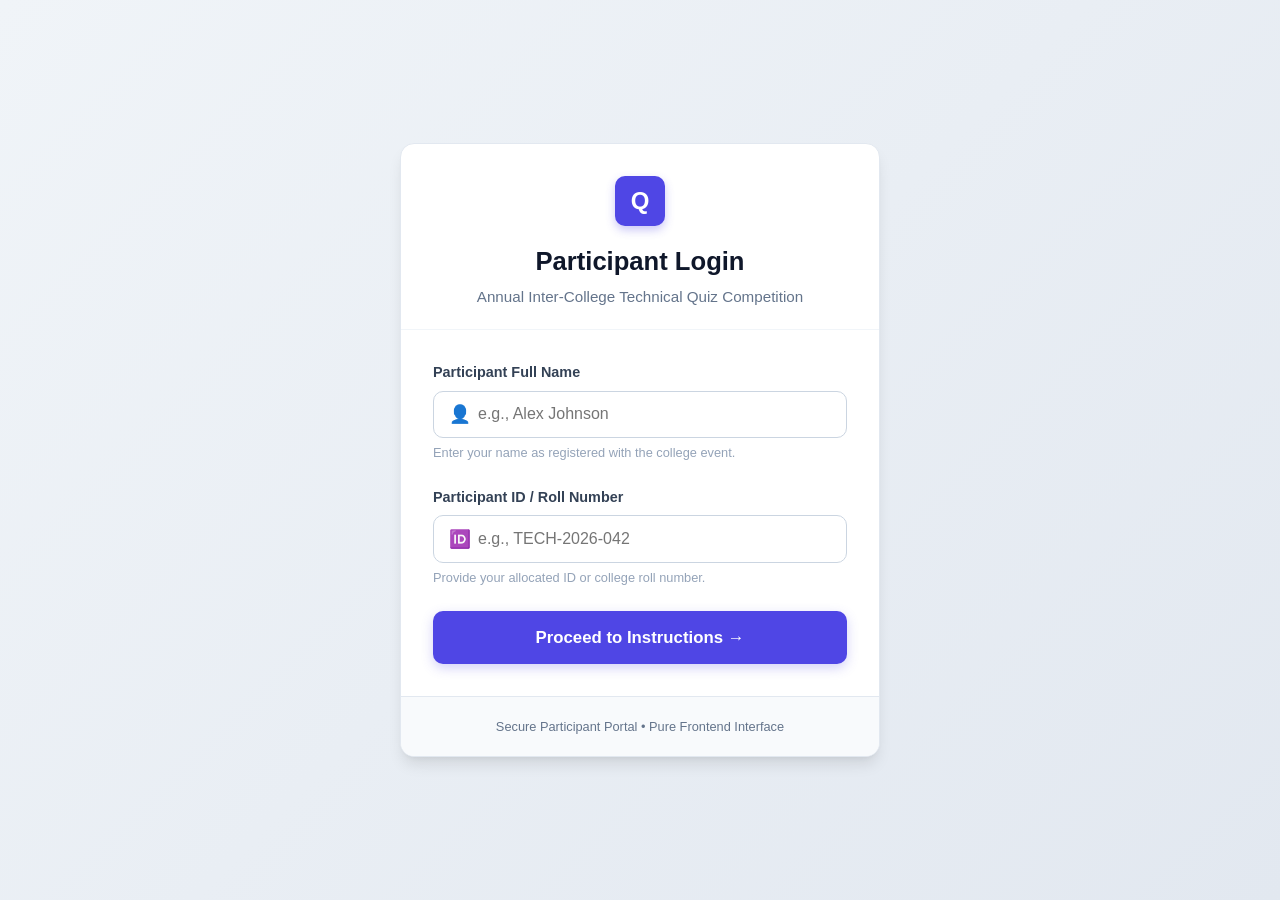
==== instructions.html @ 18c0d94b "Initial commit: Quiz Frontend application with Admin panel and Backend" ====
<!DOCTYPE html>
<html lang="en">
<head>
  <meta charset="UTF-8">
  <meta name="viewport" content="width=device-width, initial-scale=1.0">
  <title>College Tech Quiz 2026 - Instructions</title>
  <link rel="stylesheet" href="style.css">
</head>
<body>
  <div class="page-wrapper">
    <div class="card instructions-card">
      <div class="card-header">
        <div class="brand-icon" style="margin: 0 auto 0.75rem auto; width: 44px; height: 44px; font-size: 1.3rem;">📋</div>
        <h2>Quiz Instructions & Rules</h2>
        <p>Please review the rules carefully before starting your attempt.</p>
      </div>

      <div class="card-body">
        <!-- Participant Greeting Banner -->
        <div class="participant-banner">
          <div>
            <strong>Participant:</strong> <span id="participantNameDisplay">Loading...</span>
          </div>
          <div>
            <strong>ID / Roll No:</strong> <span id="participantIdDisplay">Loading...</span>
          </div>
        </div>

        <!-- Metric Boxes -->
        <div class="rules-grid">
          <div class="rule-metric-box">
            <div class="metric-val">20</div>
            <div class="metric-lbl">Total Questions</div>
          </div>
          <div class="rule-metric-box">
            <div class="metric-val">15:00</div>
            <div class="metric-lbl">Minutes Time Limit</div>
          </div>
          <div class="rule-metric-box">
            <div class="metric-val">+5</div>
            <div class="metric-lbl">Per Correct Answer</div>
          </div>
          <div class="rule-metric-box">
            <div class="metric-val">0</div>
            <div class="metric-lbl">Negative Marking</div>
          </div>
          <div class="rule-metric-box">
            <div class="metric-val">100</div>
            <div class="metric-lbl">Maximum Score</div>
          </div>
        </div>

        <!-- Detailed Rules List -->
        <ul class="instruction-list">
          <li class="instruction-item">
            <span class="item-icon">⏱️</span>
            <div class="item-content">
              <h4>Strict 15-Minute Timer</h4>
              <p>The countdown timer starts the moment you click "Start Quiz". If the timer reaches 00:00, your quiz will automatically be submitted with your current selections.</p>
            </div>
          </li>

          <li class="instruction-item warning-item">
            <span class="item-icon">⚠️</span>
            <div class="item-content">
              <h4>Tab Switching Detection</h4>
              <p>Tab switching is actively detected and recorded. Navigating away from the quiz tab to other browser tabs or windows will trigger a violation counter and prompt a warning alert.</p>
            </div>
          </li>

          <li class="instruction-item warning-item">
            <span class="item-icon">🔄</span>
            <div class="item-content">
              <h4>Leaving / Refreshing Warning</h4>
              <p>Reloading the page, closing the tab, or navigating backward will trigger a browser warning. Please avoid refreshing during your test attempt.</p>
            </div>
          </li>

          <li class="instruction-item danger-item">
            <span class="item-icon">🔒</span>
            <div class="item-content">
              <h4>One-Time Submission</h4>
              <p>Once you click "Submit Quiz" and confirm, your attempt is finalized and completed. You will not be able to re-take or modify answers.</p>
            </div>
          </li>

          <li class="instruction-item">
            <span class="item-icon">🧭</span>
            <div class="item-content">
              <h4>Question Navigation</h4>
              <p>You can freely navigate between all 20 questions using the Previous/Next buttons or the question grid palette. Only one option (A, B, C, or D) can be chosen per question.</p>
            </div>
          </li>
        </ul>

        <!-- Checkbox Acknowledgment -->
        <div class="acknowledgement-box">
          <input type="checkbox" id="acknowledgeCheck">
          <label for="acknowledgeCheck">
            I have read, understood, and agree to adhere to all the quiz rules and monitoring guidelines.
          </label>
        </div>

        <button type="button" id="startQuizBtn" class="btn btn-primary btn-block" style="padding: 0.95rem; font-size: 1.05rem;" disabled>
          🚀 Start Quiz Now
        </button>
      </div>

      <div class="card-footer">
        <a href="login.html" class="btn btn-outline" style="font-size: 0.85rem;">
          ← Switch Participant
        </a>
        <span style="font-size: 0.8rem; color: var(--slate-500);">
          Ensure a stable internet connection before beginning.
        </span>
      </div>
    </div>
  </div>

  <script src="script.js"></script>
</body>
</html>
---- style.css ----
/* ==========================================================================
   Participant Quiz Frontend - Stylesheet
   Clean, Modern, Responsive & College-Event Ready
   ========================================================================== */

/* --- CSS Variables & Design Tokens --- */
:root {
  --primary: #4f46e5;
  --primary-hover: #4338ca;
  --primary-light: #eef2ff;
  --primary-dark: #3730a3;
  
  --secondary: #0ea5e9;
  --success: #10b981;
  --success-bg: #ecfdf5;
  --warning: #f59e0b;
  --warning-bg: #fffbeb;
  --danger: #ef4444;
  --danger-bg: #fef2f2;
  
  --slate-900: #0f172a;
  --slate-800: #1e293b;
  --slate-700: #334155;
  --slate-600: #475569;
  --slate-500: #64748b;
  --slate-400: #94a3b8;
  --slate-300: #cbd5e1;
  --slate-200: #e2e8f0;
  --slate-100: #f1f5f9;
  --slate-50: #f8fafc;
  --white: #ffffff;
  
  --font-sans: 'Inter', -apple-system, BlinkMacSystemFont, 'Segoe UI', Roboto, Helvetica, Arial, sans-serif;
  --font-mono: 'JetBrains Mono', 'Fira Code', 'Courier New', monospace;
  
  --shadow-sm: 0 1px 2px 0 rgba(0, 0, 0, 0.05);
  --shadow-md: 0 4px 6px -1px rgba(0, 0, 0, 0.08), 0 2px 4px -2px rgba(0, 0, 0, 0.05);
  --shadow-lg: 0 10px 15px -3px rgba(0, 0, 0, 0.1), 0 4px 6px -4px rgba(0, 0, 0, 0.07);
  --shadow-xl: 0 20px 25px -5px rgba(0, 0, 0, 0.12), 0 8px 10px -6px rgba(0, 0, 0, 0.08);
  
  --radius-sm: 6px;
  --radius-md: 10px;
  --radius-lg: 14px;
  --radius-full: 9999px;
  
  --transition: all 0.2s cubic-bezier(0.4, 0, 0.2, 1);
}

/* --- Base & Reset --- */
*, *::before, *::after {
  box-sizing: border-box;
  margin: 0;
  padding: 0;
}

body {
  font-family: var(--font-sans);
  background: linear-gradient(135deg, #f0f4f8 0%, #e2e8f0 100%);
  color: var(--slate-800);
  min-height: 100vh;
  line-height: 1.5;
  display: flex;
  flex-direction: column;
}

/* --- Layout Wrappers --- */
.page-wrapper {
  flex: 1;
  display: flex;
  flex-direction: column;
  align-items: center;
  justify-content: center;
  padding: 1.5rem;
}

.quiz-wrapper {
  display: flex;
  flex-direction: column;
  min-height: 100vh;
  background: #f8fafc;
}

/* --- Header / Top Bar --- */
.app-header {
  background: var(--white);
  border-bottom: 1px solid var(--slate-200);
  padding: 0.85rem 1.5rem;
  box-shadow: var(--shadow-sm);
  position: sticky;
  top: 0;
  z-index: 50;
}

.header-container {
  max-width: 1280px;
  margin: 0 auto;
  display: flex;
  align-items: center;
  justify-content: space-between;
  gap: 1rem;
  flex-wrap: wrap;
}

.brand {
  display: flex;
  align-items: center;
  gap: 0.75rem;
}

.brand-icon {
  width: 40px;
  height: 40px;
  background: var(--primary);
  color: var(--white);
  border-radius: var(--radius-md);
  display: flex;
  align-items: center;
  justify-content: center;
  font-weight: 700;
  font-size: 1.2rem;
  box-shadow: 0 4px 10px rgba(79, 70, 229, 0.3);
}

.brand-info h1 {
  font-size: 1.1rem;
  font-weight: 700;
  color: var(--slate-900);
  line-height: 1.2;
}

.brand-info span {
  font-size: 0.8rem;
  color: var(--slate-500);
}

/* Header Center: Countdown Timer */
.timer-pill {
  display: flex;
  align-items: center;
  gap: 0.6rem;
  background: var(--slate-900);
  color: var(--white);
  padding: 0.5rem 1.15rem;
  border-radius: var(--radius-full);
  font-size: 1.1rem;
  font-weight: 700;
  letter-spacing: 0.5px;
  box-shadow: var(--shadow-md);
  transition: var(--transition);
}

.timer-pill .timer-icon {
  font-size: 1.1rem;
}

.timer-pill.timer-warning {
  background: var(--warning);
  color: var(--slate-900);
  box-shadow: 0 0 12px rgba(245, 158, 11, 0.5);
}

.timer-pill.timer-critical {
  background: var(--danger);
  color: var(--white);
  box-shadow: 0 0 16px rgba(239, 68, 68, 0.6);
  animation: pulse-rapid 0.8s infinite alternate;
}

/* Header Right: Badges */
.header-meta {
  display: flex;
  align-items: center;
  gap: 0.75rem;
  flex-wrap: wrap;
}

.participant-pill {
  background: var(--slate-100);
  border: 1px solid var(--slate-200);
  padding: 0.4rem 0.85rem;
  border-radius: var(--radius-full);
  font-size: 0.85rem;
  color: var(--slate-700);
  font-weight: 500;
}

.participant-pill strong {
  color: var(--slate-900);
}

.violation-pill {
  background: var(--slate-100);
  color: var(--slate-700);
  border: 1px solid var(--slate-200);
  padding: 0.4rem 0.85rem;
  border-radius: var(--radius-full);
  font-size: 0.85rem;
  font-weight: 600;
  display: flex;
  align-items: center;
  gap: 0.4rem;
  transition: var(--transition);
}

.violation-pill.has-violations {
  background: var(--danger-bg);
  color: var(--danger);
  border-color: #fecaca;
}

/* --- Cards --- */
.card {
  background: var(--white);
  border-radius: var(--radius-lg);
  border: 1px solid var(--slate-200);
  box-shadow: var(--shadow-lg);
  overflow: hidden;
  width: 100%;
}

.auth-card {
  max-width: 480px;
  margin: auto;
}

.instructions-card {
  max-width: 780px;
  margin: auto;
}

.card-header {
  padding: 2rem 2rem 1.25rem 2rem;
  border-bottom: 1px solid var(--slate-100);
  text-align: center;
}

.card-header h2 {
  font-size: 1.6rem;
  font-weight: 800;
  color: var(--slate-900);
  margin-bottom: 0.35rem;
}

.card-header p {
  color: var(--slate-500);
  font-size: 0.95rem;
}

.card-body {
  padding: 2rem;
}

.card-footer {
  padding: 1.25rem 2rem;
  background: var(--slate-50);
  border-top: 1px solid var(--slate-200);
  display: flex;
  justify-content: space-between;
  align-items: center;
  flex-wrap: wrap;
  gap: 1rem;
}

/* --- Form Elements --- */
.form-group {
  margin-bottom: 1.5rem;
}

.form-group label {
  display: block;
  font-weight: 600;
  font-size: 0.9rem;
  color: var(--slate-700);
  margin-bottom: 0.45rem;
}

.input-wrapper {
  position: relative;
  display: flex;
  align-items: center;
}

.input-icon {
  position: absolute;
  left: 1rem;
  font-size: 1.1rem;
  color: var(--slate-400);
  pointer-events: none;
}

.form-input {
  width: 100%;
  padding: 0.85rem 1rem 0.85rem 2.75rem;
  font-size: 1rem;
  font-family: inherit;
  color: var(--slate-800);
  background: var(--white);
  border: 1.5px solid var(--slate-300);
  border-radius: var(--radius-md);
  outline: none;
  transition: var(--transition);
}

.form-input:focus {
  border-color: var(--primary);
  box-shadow: 0 0 0 4px rgba(79, 70, 229, 0.12);
}

.input-help {
  display: block;
  font-size: 0.8rem;
  color: var(--slate-400);
  margin-top: 0.35rem;
}

.alert-message {
  display: none;
  padding: 0.85rem 1rem;
  border-radius: var(--radius-md);
  font-size: 0.9rem;
  margin-bottom: 1.5rem;
  align-items: center;
  gap: 0.5rem;
}

.alert-message.active {
  display: flex;
}

.alert-danger {
  background: var(--danger-bg);
  border: 1px solid #fecaca;
  color: #b91c1c;
}

/* --- Buttons --- */
.btn {
  display: inline-flex;
  align-items: center;
  justify-content: center;
  gap: 0.5rem;
  font-family: inherit;
  font-size: 0.95rem;
  font-weight: 600;
  padding: 0.75rem 1.4rem;
  border-radius: var(--radius-md);
  border: 1px solid transparent;
  cursor: pointer;
  transition: var(--transition);
  text-decoration: none;
  white-space: nowrap;
}

.btn-primary {
  background: var(--primary);
  color: var(--white);
  box-shadow: 0 4px 12px rgba(79, 70, 229, 0.25);
}

.btn-primary:hover:not(:disabled) {
  background: var(--primary-hover);
  transform: translateY(-1px);
  box-shadow: 0 6px 16px rgba(79, 70, 229, 0.35);
}

.btn-primary:active:not(:disabled) {
  transform: translateY(0);
}

.btn-secondary {
  background: var(--slate-100);
  color: var(--slate-700);
  border-color: var(--slate-200);
}

.btn-secondary:hover:not(:disabled) {
  background: var(--slate-200);
  color: var(--slate-900);
}

.btn-outline {
  background: transparent;
  color: var(--slate-600);
  border-color: var(--slate-300);
}

.btn-outline:hover:not(:disabled) {
  background: var(--slate-100);
  color: var(--slate-800);
}

.btn-success {
  background: var(--success);
  color: var(--white);
  box-shadow: 0 4px 12px rgba(16, 185, 129, 0.25);
}

.btn-success:hover:not(:disabled) {
  background: #059669;
}

.btn-danger {
  background: var(--danger);
  color: var(--white);
}

.btn-danger:hover:not(:disabled) {
  background: #dc2626;
}

.btn-block {
  width: 100%;
}

.btn:disabled {
  opacity: 0.55;
  cursor: not-allowed;
  transform: none !important;
  box-shadow: none !important;
}

/* --- Instructions Page Styles --- */
.participant-banner {
  background: var(--primary-light);
  border: 1px solid #c7d2fe;
  border-radius: var(--radius-md);
  padding: 0.85rem 1.25rem;
  margin-bottom: 1.5rem;
  display: flex;
  align-items: center;
  justify-content: space-between;
  flex-wrap: wrap;
  gap: 0.5rem;
}

.participant-banner span {
  font-size: 0.95rem;
  color: var(--primary-dark);
}

.rules-grid {
  display: grid;
  grid-template-columns: repeat(auto-fit, minmax(130px, 1fr));
  gap: 0.85rem;
  margin-bottom: 1.75rem;
}

.rule-metric-box {
  background: var(--slate-50);
  border: 1px solid var(--slate-200);
  border-radius: var(--radius-md);
  padding: 0.9rem 0.6rem;
  text-align: center;
}

.rule-metric-box .metric-val {
  font-size: 1.4rem;
  font-weight: 800;
  color: var(--primary);
  margin-bottom: 0.15rem;
}

.rule-metric-box .metric-lbl {
  font-size: 0.8rem;
  color: var(--slate-600);
  font-weight: 500;
}

.instruction-list {
  list-style: none;
  margin-bottom: 1.75rem;
  display: flex;
  flex-direction: column;
  gap: 0.85rem;
}

.instruction-item {
  display: flex;
  align-items: flex-start;
  gap: 0.85rem;
  padding: 0.85rem 1rem;
  background: var(--slate-50);
  border-radius: var(--radius-md);
  border-left: 4px solid var(--primary);
}

.instruction-item.warning-item {
  background: var(--warning-bg);
  border-left-color: var(--warning);
}

.instruction-item.danger-item {
  background: var(--danger-bg);
  border-left-color: var(--danger);
}

.instruction-item .item-icon {
  font-size: 1.2rem;
  flex-shrink: 0;
  margin-top: 0.1rem;
}

.instruction-item .item-content h4 {
  font-size: 0.92rem;
  font-weight: 700;
  color: var(--slate-800);
  margin-bottom: 0.15rem;
}

.instruction-item .item-content p {
  font-size: 0.85rem;
  color: var(--slate-600);
  line-height: 1.4;
}

.acknowledgement-box {
  background: var(--slate-100);
  border: 1.5px dashed var(--slate-300);
  padding: 1rem 1.25rem;
  border-radius: var(--radius-md);
  margin-bottom: 1.5rem;
  display: flex;
  align-items: center;
  gap: 0.75rem;
  cursor: pointer;
  transition: var(--transition);
}

.acknowledgement-box:hover {
  background: var(--primary-light);
  border-color: var(--primary);
}

.acknowledgement-box input[type="checkbox"] {
  width: 1.2rem;
  height: 1.2rem;
  accent-color: var(--primary);
  cursor: pointer;
}

.acknowledgement-box label {
  font-size: 0.9rem;
  font-weight: 600;
  color: var(--slate-800);
  cursor: pointer;
}

/* --- Quiz Page Main Layout --- */
.quiz-main-content {
  flex: 1;
  max-width: 1280px;
  width: 100%;
  margin: 1.5rem auto;
  padding: 0 1.5rem;
  display: grid;
  grid-template-columns: 1fr 340px;
  gap: 1.5rem;
  align-items: start;
}

/* Question Section */
.question-panel {
  background: var(--white);
  border-radius: var(--radius-lg);
  border: 1px solid var(--slate-200);
  box-shadow: var(--shadow-md);
  padding: 2rem;
  display: flex;
  flex-direction: column;
  min-height: 520px;
}

.question-meta-bar {
  display: flex;
  justify-content: space-between;
  align-items: center;
  margin-bottom: 1.25rem;
  padding-bottom: 0.85rem;
  border-bottom: 1px solid var(--slate-100);
}

.question-badge {
  background: var(--primary-light);
  color: var(--primary-dark);
  font-size: 0.85rem;
  font-weight: 700;
  padding: 0.35rem 0.85rem;
  border-radius: var(--radius-full);
}

.points-badge {
  font-size: 0.85rem;
  font-weight: 600;
  color: var(--success);
  background: var(--success-bg);
  padding: 0.35rem 0.75rem;
  border-radius: var(--radius-full);
  border: 1px solid #bbf7d0;
}

.question-text {
  font-size: 1.25rem;
  font-weight: 700;
  color: var(--slate-900);
  line-height: 1.45;
  margin-bottom: 1.75rem;
}

/* Options List */
.options-list {
  display: flex;
  flex-direction: column;
  gap: 0.85rem;
  margin-bottom: 2rem;
  flex: 1;
}

.option-card {
  display: flex;
  align-items: center;
  gap: 1rem;
  padding: 0.95rem 1.25rem;
  border: 2px solid var(--slate-200);
  border-radius: var(--radius-md);
  background: var(--white);
  cursor: pointer;
  transition: var(--transition);
  user-select: none;
}

.option-card:hover {
  border-color: var(--primary);
  background: var(--slate-50);
  transform: translateX(3px);
}

.option-card.selected {
  border-color: var(--primary);
  background: var(--primary-light);
  box-shadow: 0 0 0 1px var(--primary);
}

.option-card input[type="radio"] {
  display: none;
}

.option-key {
  width: 34px;
  height: 34px;
  border-radius: 50%;
  border: 2px solid var(--slate-300);
  background: var(--white);
  color: var(--slate-700);
  display: flex;
  align-items: center;
  justify-content: center;
  font-weight: 700;
  font-size: 0.95rem;
  flex-shrink: 0;
  transition: var(--transition);
}

.option-card.selected .option-key {
  border-color: var(--primary);
  background: var(--primary);
  color: var(--white);
}

.option-label {
  font-size: 1rem;
  color: var(--slate-800);
  font-weight: 500;
  line-height: 1.35;
}

.option-card.selected .option-label {
  color: var(--primary-dark);
  font-weight: 600;
}

/* Quiz Controls Bar */
.quiz-controls-bar {
  display: flex;
  justify-content: space-between;
  align-items: center;
  padding-top: 1.25rem;
  border-top: 1px solid var(--slate-100);
  flex-wrap: wrap;
  gap: 0.75rem;
}

.nav-actions-left, .nav-actions-right {
  display: flex;
  align-items: center;
  gap: 0.75rem;
}

/* Question Navigation Palette Sidebar */
.navigation-palette {
  background: var(--white);
  border-radius: var(--radius-lg);
  border: 1px solid var(--slate-200);
  box-shadow: var(--shadow-md);
  padding: 1.5rem;
  position: sticky;
  top: 85px;
}

.palette-header {
  margin-bottom: 1.25rem;
  padding-bottom: 0.75rem;
  border-bottom: 1px solid var(--slate-100);
}

.palette-header h3 {
  font-size: 1.1rem;
  font-weight: 700;
  color: var(--slate-900);
}

.palette-stats {
  font-size: 0.85rem;
  color: var(--slate-500);
  margin-top: 0.25rem;
  font-weight: 500;
}

/* Question Grid (1-20) */
.question-grid {
  display: grid;
  grid-template-columns: repeat(5, 1fr);
  gap: 0.6rem;
  margin-bottom: 1.25rem;
}

.q-grid-btn {
  width: 100%;
  aspect-ratio: 1;
  border-radius: var(--radius-sm);
  border: 1.5px solid var(--slate-200);
  background: var(--slate-50);
  color: var(--slate-700);
  font-weight: 700;
  font-size: 0.95rem;
  cursor: pointer;
  display: flex;
  align-items: center;
  justify-content: center;
  transition: var(--transition);
}

.q-grid-btn:hover {
  background: var(--slate-200);
  border-color: var(--slate-300);
}

.q-grid-btn.current {
  border: 2px solid var(--primary);
  box-shadow: 0 0 0 3px rgba(79, 70, 229, 0.2);
}

.q-grid-btn.answered {
  background: var(--success);
  color: var(--white);
  border-color: var(--success);
}

.q-grid-btn.answered.current {
  border: 2px solid var(--slate-900);
}

/* Palette Legend */
.palette-legend {
  display: flex;
  flex-direction: column;
  gap: 0.45rem;
  font-size: 0.8rem;
  color: var(--slate-600);
  padding: 0.85rem;
  background: var(--slate-50);
  border-radius: var(--radius-md);
  margin-bottom: 1.25rem;
}

.legend-item {
  display: flex;
  align-items: center;
  gap: 0.5rem;
}

.legend-dot {
  width: 14px;
  height: 14px;
  border-radius: 4px;
}

.legend-dot.answered {
  background: var(--success);
}

.legend-dot.unanswered {
  background: var(--slate-50);
  border: 1px solid var(--slate-300);
}

.legend-dot.current {
  border: 2px solid var(--primary);
  background: var(--white);
}

/* --- Modals --- */
.modal-overlay {
  display: none;
  position: fixed;
  inset: 0;
  background: rgba(15, 23, 42, 0.65);
  backdrop-filter: blur(4px);
  z-index: 1000;
  align-items: center;
  justify-content: center;
  padding: 1.5rem;
}

.modal-overlay.active {
  display: flex;
  animation: fadeIn 0.2s ease-out;
}

.modal-card {
  background: var(--white);
  border-radius: var(--radius-lg);
  box-shadow: var(--shadow-xl);
  max-width: 480px;
  width: 100%;
  overflow: hidden;
  animation: scaleUp 0.2s cubic-bezier(0.16, 1, 0.3, 1);
}

.modal-body {
  padding: 2rem;
  text-align: center;
}

.modal-icon {
  width: 60px;
  height: 60px;
  border-radius: 50%;
  display: flex;
  align-items: center;
  justify-content: center;
  font-size: 1.8rem;
  margin: 0 auto 1.25rem auto;
}

.modal-icon.warning-icon {
  background: #fef3c7;
  color: #d97706;
}

.modal-icon.submit-icon {
  background: var(--primary-light);
  color: var(--primary);
}

.modal-icon.success-icon {
  background: var(--success-bg);
  color: var(--success);
}

.modal-body h3 {
  font-size: 1.35rem;
  font-weight: 800;
  color: var(--slate-900);
  margin-bottom: 0.5rem;
}

.modal-body p {
  font-size: 0.95rem;
  color: var(--slate-600);
  margin-bottom: 1.25rem;
  line-height: 1.5;
}

.modal-stats-box {
  background: var(--slate-50);
  border: 1px solid var(--slate-200);
  border-radius: var(--radius-md);
  padding: 0.9rem;
  margin-bottom: 1.5rem;
  display: flex;
  justify-content: space-around;
  text-align: center;
}

.modal-stat-val {
  font-size: 1.25rem;
  font-weight: 700;
  color: var(--slate-900);
}

.modal-stat-lbl {
  font-size: 0.75rem;
  color: var(--slate-500);
}

.modal-actions {
  display: flex;
  gap: 0.75rem;
  justify-content: center;
}

.disclaimer-note {
  font-size: 0.78rem;
  color: var(--slate-400);
  margin-top: 1rem;
  font-style: italic;
  line-height: 1.35;
}

/* --- Results / Post-Submission View --- */
.results-container {
  display: none;
  max-width: 780px;
  margin: 2rem auto;
  width: 100%;
}

.results-container.active {
  display: block;
}

.result-stat-grid {
  display: grid;
  grid-template-columns: repeat(auto-fit, minmax(130px, 1fr));
  gap: 1rem;
  margin: 1.5rem 0;
}

.result-stat-box {
  background: var(--slate-50);
  border: 1px solid var(--slate-200);
  border-radius: var(--radius-md);
  padding: 1.1rem;
  text-align: center;
}

.result-stat-box .val {
  font-size: 1.5rem;
  font-weight: 800;
  color: var(--primary);
  margin-bottom: 0.2rem;
}

.result-stat-box .lbl {
  font-size: 0.78rem;
  color: var(--slate-500);
  font-weight: 600;
  text-transform: uppercase;
  letter-spacing: 0.5px;
}

.backend-info-box {
  background: #f0fdf4;
  border: 1px solid #bbf7d0;
  border-radius: var(--radius-md);
  padding: 1rem;
  margin: 1.5rem 0;
  font-size: 0.88rem;
  color: #166534;
  line-height: 1.4;
}

.json-preview-container {
  margin-top: 1.5rem;
  text-align: left;
}

.json-preview-container summary {
  font-size: 0.88rem;
  font-weight: 600;
  color: var(--primary);
  cursor: pointer;
  padding: 0.5rem 0;
}

.json-code-box {
  background: var(--slate-900);
  color: #38bdf8;
  padding: 1rem;
  border-radius: var(--radius-md);
  font-family: var(--font-mono);
  font-size: 0.82rem;
  overflow-x: auto;
  max-height: 250px;
  margin-top: 0.5rem;
  white-space: pre;
}

/* --- Animations --- */
@keyframes fadeIn {
  from { opacity: 0; }
  to { opacity: 1; }
}

@keyframes scaleUp {
  from { opacity: 0; transform: scale(0.95); }
  to { opacity: 1; transform: scale(1); }
}

@keyframes pulse-rapid {
  0% { transform: scale(1); }
  100% { transform: scale(1.04); }
}

/* --- Responsive Media Queries --- */
@media (max-width: 900px) {
  .quiz-main-content {
    grid-template-columns: 1fr;
  }
  
  .navigation-palette {
    position: static;
    order: 2;
  }
  
  .question-panel {
    order: 1;
    min-height: auto;
  }
}

@media (max-width: 600px) {
  .header-container {
    flex-direction: column;
    align-items: stretch;
    text-align: center;
  }
  
  .brand {
    justify-content: center;
  }
  
  .timer-pill {
    justify-content: center;
    margin: 0.35rem 0;
  }
  
  .header-meta {
    justify-content: center;
  }
  
  .card-body, .card-header, .question-panel {
    padding: 1.25rem;
  }
  
  .question-text {
    font-size: 1.1rem;
  }
  
  .quiz-controls-bar {
    flex-direction: column;
    width: 100%;
  }
  
  .nav-actions-left, .nav-actions-right {
    width: 100%;
    justify-content: space-between;
  }
  
  .btn {
    flex: 1;
  }
}
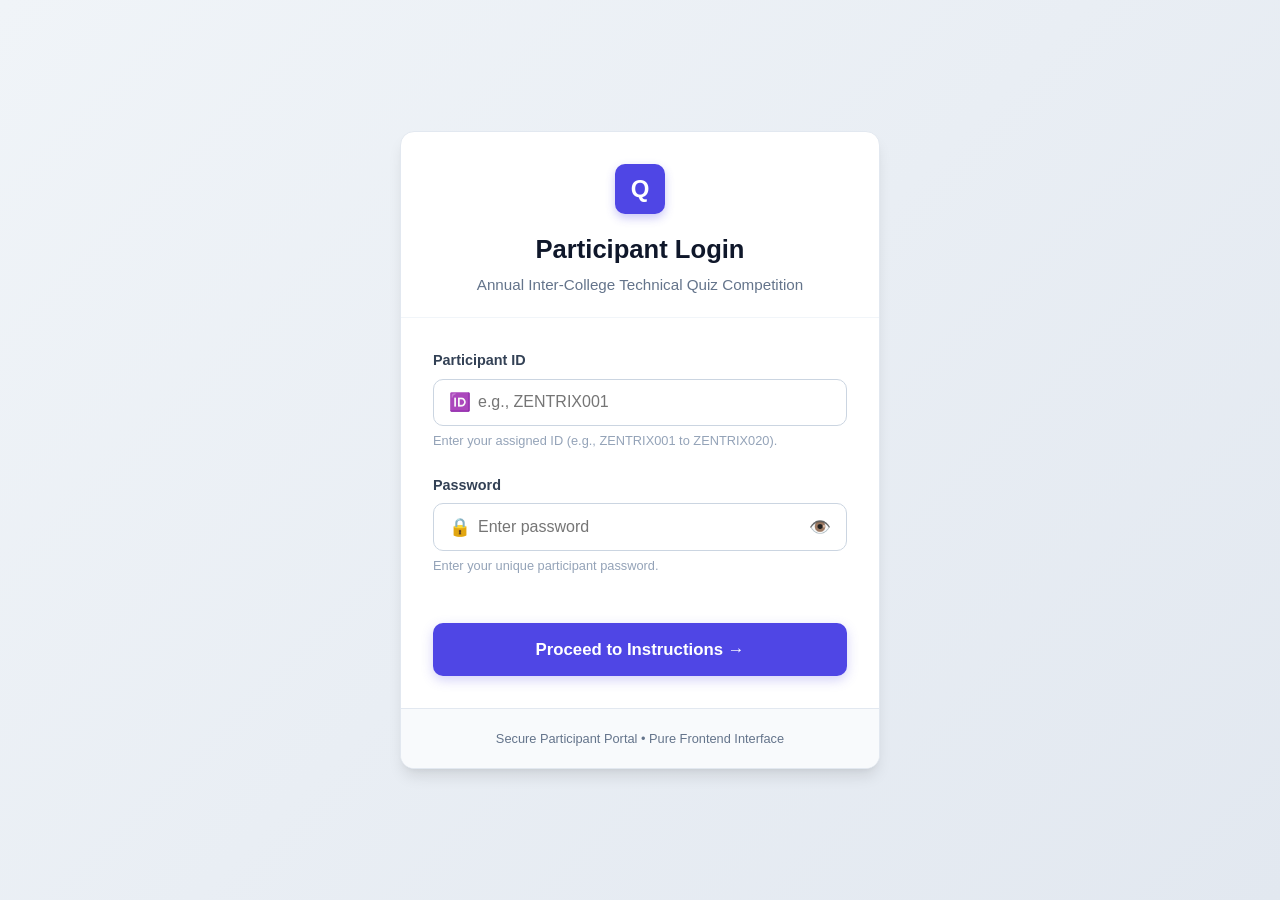
==== commit d042ff82: "feat: implement participant credential authentication and background-clip standard property" ====
--- a/instructions.html
+++ b/instructions.html
@@ -17,12 +17,9 @@
 
       <div class="card-body">
         <!-- Participant Greeting Banner -->
-        <div class="participant-banner">
+        <div class="participant-banner" style="justify-content: center; text-align: center;">
           <div>
-            <strong>Participant:</strong> <span id="participantNameDisplay">Loading...</span>
-          </div>
-          <div>
-            <strong>ID / Roll No:</strong> <span id="participantIdDisplay">Loading...</span>
+            <strong>Allocated Participant ID:</strong> <span id="participantIdDisplay">Loading...</span>
           </div>
         </div>
 
